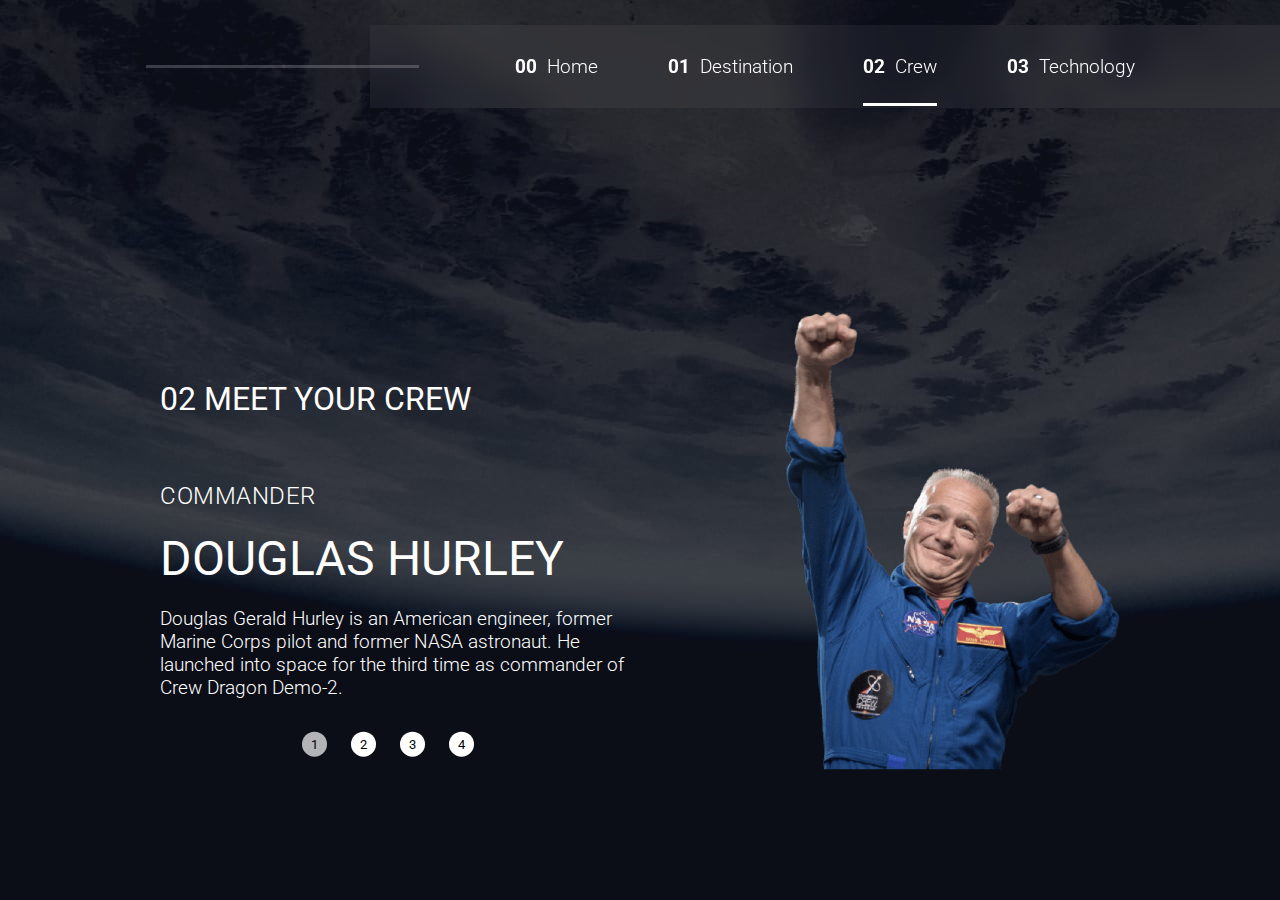
==== crew-commander.html @ d75efd56 "space tourism website" ====
<!DOCTYPE html>
<html lang="en">

<head>
  <meta charset="UTF-8">
  <meta name="viewport" content="width=device-width, initial-scale=1.0">

  <link rel="icon" type="image/png" sizes="32x32" href="./assets/favicon-32x32.png">

  <title>Frontend Mentor | Space tourism website</title>
  <!-- custom css -->
  <link rel="stylesheet" href="style.css">
  <!-- cdnjs for font-awesome -->
  <link rel="stylesheet" href="https://cdnjs.cloudflare.com/ajax/libs/font-awesome/6.4.0/css/all.min.css">
</head>

<body class="crew-body">

  <!-- 00 Home
  01 Destination
  02 Crew
  03 Technology

  02 Meet your crew

  Commander
  Douglas Hurley

  Douglas Gerald Hurley is an American engineer, former Marine Corps pilot 
  and former NASA astronaut. He launched into space for the third time as 
  commander of Crew Dragon Demo-2. -->


  <header>

    <div class="logo">
      <a href="index.html">
        <img src="../starter-code/assets/shared/logo.svg" alt="">
      </a>
    </div>
    <nav class="">
      <div class="hamburger">
        <i class="fas fa-close close"></i>
      </div>
      <ul>
        <li class=""><a href="index.html"><span>00</span> Home</a></li>
        <li class=""><a href="destination-moon.html"><span>01</span> Destination</a></li>
        <li class="active"><a href="crew-commander.html"><span>02</span> Crew</a></li>
        <li class=""><a href="technology-vehicle.html"><span>03</span> Technology</a></li>
      </ul>
    </nav>
    <i class="fas fa-bars bars"></i>
  </header>

  <section class="crew">
    <div class="container">
      <div class="crew-text">
        <h1>02 Meet your crew</h1>
        <p class="role">Commander</p>
        <h2 class="name2">Douglas Hurley</h2>
        <p class="bio">Douglas Gerald Hurley is an American engineer, former Marine Corps pilot and former NASA
          astronaut. He
          launched into space for the third time as commander of Crew Dragon Demo-2.</p>
        <div class="dots">
          <button class="dot active2" id="d1">1</button>
          <button class="dot" id="d2">2</button>
          <button class="dot" id="d3">3</button>
          <button class="dot" id="d4">4</button>
        </div>
      </div>
      <div class="crew-img">
        <img id="image2" class="shown" src="assets/crew/image-douglas-hurley.png" alt="">
      </div>
    </div>

  </section>



  <script src="crew.js"></script>
</body>

</html>
---- style.css ----
/*google fonts roboto url*/
@import url('https://fonts.googleapis.com/css2?family=Comfortaa:wght@300;400;500;600;700&family=Nunito:ital,wght@0,200;0,300;0,400;0,500;0,600;0,700;0,800;0,900;0,1000;1,200;1,300;1,400;1,500;1,600;1,700;1,800;1,900;1,1000&family=Poppins:ital,wght@0,100;0,200;0,300;0,400;0,500;0,600;0,700;0,800;0,900;1,100;1,200;1,300;1,400;1,500;1,600;1,700;1,800;1,900&family=Roboto:ital,wght@0,100;0,300;0,400;0,500;0,700;0,900;1,100;1,300;1,400;1,500;1,700;1,900&display=swap');
/* styles which applies on all page*/
*{
  margin: 0;
  padding: 0;
  box-sizing: border-box;
  text-decoration: none;list-style: none;
  font-family: 'Roboto', sans-serif;
}
/*main colors*/
:root{
  --font:#fff;
  --font-p:#ffffffb0;
  --bg:#000;
  --shadow:0 0 50px 25px rgba(223, 227, 6, 0.378);
}
body{
  width: 100%;
  height: 100vh;
}
.shown{
  animation: show-slowly 1s .1s ease-in-out forwards;
}
@keyframes show-slowly {
  0% {
    opacity: 0;
  }
  25%{
    opacity: .3;
  }
  50%{
    opacity: .5;
  }
  75%{
    opacity: .7;
  }
  100% {
    opacity: 1;
  }
}
/*home ==> for the first page */
.body-home{
  background-image: url('assets/home/background-home-desktop.jpg');
  background-size: cover;
  background-position: center;
  background-repeat: no-repeat;
  position: relative;
  width: 100vw;
}
/*header ==> for all pages*/
header{
  width: 100%;
  display: flex;
  justify-content: space-between;
  align-items: center;
  padding: 25px 0 0 0;
  position: fixed;
}
header  .logo{
  font-weight: 700;
  color: var(--font);
  cursor: pointer;
  margin-left: 7rem;
}
header .logo a{
  display: flex;
  justify-content: center;
  align-items: center;
}
header .logo a img{
  width: 90%;
}

header  nav{
  background-color: hsla(0, 0%, 100%, .05);
  backdrop-filter: blur(1rem);
  padding: 30px 50px;
  display: flex;
  justify-content: space-between;
  align-items: center;
  transition: all .3s ease;
}
header nav::before{
  content: '';
  height: 3px;
  width: 50%;
  background-color: hsla(0, 0%, 100%, .2);
  position: absolute;
  left: -27rem;
}
header  nav ul{
  display: flex;
  align-items: center;
  padding: 0 60px;
  transition: all 1s ease;
}
header  nav ul li{
  margin:0 35px;
  display: flex;
  position: relative;
}
header  nav ul li a{
  color: var(--font);
  font-size: 1.2rem;
  font-weight: 300;
  border-spacing: 1px solid red;
}
li::before  {
  position: absolute;
  top: 210%;
  content: '';
  height: 10%;
  background-color: var(--font);
  width: 100%;
  border-spacing: 20px;
  display: none;
}
li:hover::before{
  display: block;
}
li.active::before{
  display: block;
}
header  nav ul li a span{
  font-weight: 700;
  margin-right: 5px;
}
.hamburger{
  display: none;
  position: absolute;
  top: 4%;right: 12%;
  font-size: 3rem;
  color: var(--font);
  cursor: pointer;
}
header .bars{
  display: none;
  color: var(--font);
  font-size: 2rem;
  cursor: pointer;
  align-items: center;
  justify-content: center;
}
/*home section ==> first page*/
.home{
  position: absolute;
  top: 65%;right: 50%;
  transform: translate(50% , -50%);
  width: 100%;
  display: flex;
  justify-content: center;
  align-items: center;
}
.home .container{
  width: 75%;
  display: flex;
  justify-content: space-between;
  align-items: center;
}
.home .container .home__content{
  width: 50%;
  display: flex;
  flex-wrap: wrap;
}
.home .container .home__content span{
  font-size: 1.2rem;
  font-weight: 200;
  color: var(--font);
  width: 100%;
  text-transform: uppercase;
  letter-spacing: 3px;
}
.home .container .home__content h1{
  font-size: 10rem;
  font-weight: 300;
  color: var(--font);
  margin-bottom: 20px;
  width: 100%;
  text-transform: uppercase;
}
.home .container .home__content p{
  font-size: 1.1rem;
  font-weight: 100;
  color: var(--font-p);
  margin-bottom: 20px;
  letter-spacing: .8px;
  width: 100%;
}
.home .container .home__btn{
  width: 40%;
  display: flex;
  justify-content: center;
  flex-wrap: wrap;
}
.home .container .home__btn .btn{
  border: none;outline: none;
  width: 250px;
  height: 250px;
  padding: 15px 30px;
  border-radius: 50%;
  transition: all .3s ease;
  cursor: pointer;
}
.home .container .home__btn a{
  text-transform: uppercase;
  color: #041669d0;
  width: 100%;
  height: 100%;
  display: flex;
  justify-content: center;
  align-items: center;
  font-size: 1.5rem;
  font-weight: 300;
}
.home .container .home__btn .btn:hover{
  box-shadow: var(--shadow);
}
/* end home first page */

/*start of destination ==> 2nd page*/
.destination-body{
  width: 100%;
  background-image: url('assets/destination/background-destination-desktop.jpg');
  background-size: cover;
  background-position: center;
  background-repeat: no-repeat;
  height: 100vh;
}
.destination{
  position: absolute;
  top: 63%;right: 50%;
  transform: translate(50% , -50%);
  width: 100%;
  display: flex;
  justify-content: center;
  align-items: center;
}
.destination .container{
  width: 75%;
  display: flex;
  justify-content: space-between;
  align-items: center;
  padding: 0 50px;
  gap: 6rem;
}
.destination .container .img-content{
  width: 50%;
  display: flex;
  justify-content: center;
  flex-direction: column;
}
.destination .container .img-content .img{
  width: 80%;
  height: 50%;
  display: flex;
  justify-content: center;
  align-items: center;
}
.destination .container .img-content .img img{
  width: 100%;
  height: 100%;
  display: flex;
  justify-content: center;
  align-items: center;
}
.destination .container .img-content h1{
  font-size: 2rem;
  font-weight: 400;
  color: var(--font);
  margin-bottom: 30px;
  width: 100%;
  text-transform: uppercase;
  text-align: center;
}
.destination .container .content {
  width: 50%;
  display: flex;
  justify-content: center;
  flex-wrap: wrap;
  flex-direction: column;
  gap: 1rem;
}
.destination .container .content .controls{
  width: 50%;
  display: flex;
  flex-direction: row;
}
.destination .container .content .controls button{
  border: none;outline: none;
  background-color: transparent;
  color: var(--font);
  font-size: 1.2rem;
  font-weight: 300;
  margin-right: 17px;padding: 15px 0;
  cursor: pointer;
  text-transform: uppercase;
}
.destination .container .content .controls button:hover,
.destination .container .content .controls button.active{
  border-bottom: 2px solid var(--font);
}
.destination .container .content .destination-about{
  display: flex;
  justify-content: center;
  flex-wrap: wrap;
  flex-direction: column;
  gap: 1rem;
  width: 100%;
}
.destination .container .content .destination-about h2{
  font-size: 6rem;
  font-weight: 400;
  color: var(--font);
  width: 100%;
  text-transform: uppercase;
}
.destination .container .content .destination-about .p{
  font-size: 1.2rem;
  font-weight: 300;
  color: var(--font);
  letter-spacing: .5px;
  width: 110%;
  position: relative;
}
.destination .container .content .destination-about .p::before{
  content: '';
  height: 3px;
  width: 100%;
  background-color: var(--font);
  position: absolute;
  top: 120%;
}
.destination .container .content .destination-about .distance{
  display: flex;
  justify-content: space-between;
  align-items: center;
  width: 110%;
  margin-top: 25px;
}

.destination .container .content .destination-about .distance .distance-content h3{
  font-size: 1.1rem;
  font-weight: 300;
  color: var(--font);
  letter-spacing: .2px;
  width: 100%;
  text-transform: uppercase;
}
.destination .container .content .destination-about .distance .distance-content p{
  font-size: 2.3rem;
  font-weight: 400;
  color: var(--font);
  letter-spacing: .2px;
  width: 100%;
  text-transform: uppercase;
}
/* destination end for the 2nd page*/

/* crew start for the 3rd page*/
.crew-body{
  width: 100%;
  background-image: url('assets/crew/background-crew-desktop.jpg');
  background-size: cover;
  background-position: center;
  background-repeat: no-repeat;
  height: 100vh;
}
.crew,.tech{
  position: absolute;
  top: 60%;right: 50%;
  transform: translate(50% , -50%);
  width: 100%;
  display: flex;
  justify-content: center;
  align-items: center;
}
.crew .container{
  width: 75%;
  display: flex;
  justify-content: space-between;
  align-items: center;
  flex-wrap: wrap-reverse;
}
.crew .container .crew-img{
  width: 50%;
  display: flex;
  justify-content: flex-end;
}
.crew .container .crew-img img{
  width: 70%;
  display: flex;
  justify-content: center;
  align-items: center;
}
.crew .container .crew-text{
  width: 50%;
  position: relative;
}
.crew .container .crew-text h1{
  font-size: 2rem;
  font-weight: 400;
  color: var(--font);
  width: 100%;
  text-transform: uppercase;
  margin-bottom: 4rem;
}
.crew .container .crew-text .role{
  font-size: 1.5rem;
  font-weight: 300;
  color: var(--font);
  letter-spacing: .5px;
  width: 100%;
  text-transform: uppercase;
}
.crew .container .crew-text .name2{
  font-size: 3rem;
  font-weight: 400;
  color: var(--font);
  width: 100%;
  text-transform: uppercase;
  margin-top: 20px;
}
.crew .container .crew-text .bio{
  font-size: 1.2rem;
  font-weight: 300;
  color: var(--font);
  width: 100%;
  margin-top: 20px;
}
/*dots to move*/
.crew .container .crew-text .dots{
  width: 50%;
  display: flex;
  justify-content: center;
  align-items: center;
  margin-top: 20px;
  position: absolute;
  top: 100%;right: 50%;
  transform: translate(50% , 50%);
}
.crew .container .crew-text .dots .dot{
  width: 25px;
  height: 25px;
  border: none;outline: none;
  margin-right: 1.5rem;
  border-radius: 50%;
  background-color: var(--font);
  cursor: pointer;
}
.crew .container .crew-text .dots .dot:hover,
.crew .container .crew-text .dots .dot.active2{
  background-color: var(--font-p);
}

/* crew end for the 3rd page*/

/* technology start for the 4th page*/
.tech-body{
  width: 100%;
  background-image: url('assets/technology/background-technology-desktop.jpg');
  background-size: cover;
  background-position: center;
  background-repeat: no-repeat;
  height: 100vh;
}
.tech .container{
  width: 75%;
  display: flex;
  justify-content: space-between;
  align-items: center;
  flex-wrap: wrap-reverse;
  padding: 0 50px;
  gap: 4rem;
}
.tech .container .tech-content{
  width: 50%;
  display: flex; 
  gap: 2rem;
  position: relative;
}
.tech .container .tech-content .btns{
  width: 50%;

  display: flex;
  justify-content: center;
  align-items: flex-end;
  flex-direction: column;
}
.tech .container .tech-content .btns .btn{
  border: none;outline: none;
  width: 100%;
  height: 50px;
  margin-bottom: 20px;
  background-color: var(--font);
  border-radius: 50%;
  font-size: 1.2rem;
  font-weight: 300;
  color: #000;
  text-transform: uppercase;
  cursor: pointer;
  transition: .3s;
}
.tech .container .tech-content .btns .btn:hover{
  background-color: var(--font-p);
}
.tech .container .tech-content .btns .btn.active3{
  background-color: var(--font-p);
}



.tech .container .tech-content .content-container h1{
  font-size: 2rem;
  font-weight: 400;
  color: var(--font);
  width: 100%;
  text-transform: uppercase;
  margin-bottom: 5rem;
}
.tech .container .tech-content .content-container h2{
  font-size: 3rem;
  font-weight: 400;
  color: var(--font);
  width: 100%;
  text-transform: uppercase;
  margin-bottom: 1.3rem;
}
.tech .container .tech-content .content-container h3{
  font-size: 1.5rem;
  font-weight: 300;
  color: var(--font);
  width: 100%;
  text-transform: uppercase;
  margin-bottom: 2rem;
}
.tech .container .tech-content .content-container p{
  font-size: 1.2rem;
  font-weight: 300;
  color: var(--font);
  width: 95%;
  margin-bottom: 2rem;
}



.tech .container .tech-img{
  width: 40%;
  height: 60vh;
  display: flex;
  justify-content: flex-end;
  align-items: center;
}
.tech .container .tech-img img{
  width: 90%;
  height: 100%;
}

/* technology end for the 4th page*/

/*media query*/

@media (max-width: 90em) {
  header nav::before{
    width: 30%;
    left: -14rem;
  }
  .home .container{
    width: 75%;
    display: flex;
    justify-content: space-between;
    align-items: center;
    padding: 0 50px;
    gap: 20rem;
  }
}
@media (max-width: 70em) {
  section{
    height: 88vh;
  }
  /* home start for the 1st page*/
  .body-home{
    background-image: url('assets/home/background-home-tablet.jpg');
    background-size: cover;
    background-position: center;
    background-repeat: no-repeat;
    width: 100vw;
    height: 100vh;
  }
  header{
    z-index: 1000;
  }
  header  .logo{
    margin: 0 60px;
  }
  nav { 
position: fixed;
inset: 0 0 0 100%;
justify-content: center;
align-items: center;
padding: min (30vh, 10rem) 2em;
z-index: 1000;
}
nav.active{
  inset: 0 0 0 30%;
}
nav ul {
  flex-direction: column;
  gap: 5em;
  display: flex;
  }
  nav ul li{
    margin: 20px 0;
    display: flex;
    justify-content: flex-start;
  }
  nav ul li a{
    display: inline-block;
    
  }
  .hamburger{
    display: block;
    right: 7%;top: 3%;
  }
  header .bars{
    display: flex;
    margin-right: 60px;
  }
  header nav::before{
    display: none;
  }
  
    .home{
      top: 56%;
    }
  .home .container{
    width: 95%;
    display: flex;
    flex-wrap: wrap;
    gap: 2rem;
  }
  .home .container .home__content{
    text-align: center;
    width: 100%;
  }
  .home .container .home__content span{
    font-size: 1.5rem;
  }
  .home .container .home__content h1{
    font-size: 8rem;
    width: 100%;
  }
  .home .container .home__content p{
    font-size: 1.2rem;
  }
  .home .container .home__btn{
    width: 100%;
    display: flex;
    justify-content: center;
  }
  .home .container .home__btn .btn{
    width: 220px;
    height: 220px;
  }
  .home .container .home__btn a{
    font-size: 1rem;
  }
/* home end for the 1st page*/

/* destination start for the 2nd page*/
.destination-body{
  width: 100%;
  background-image: url('assets/destination/background-destination-tablet.jpg');
  background-size: cover;
  background-position: center;
  background-repeat: no-repeat;
  height: 100vh;
}
.destination{
  top: 56%;
}
.destination .container{
  flex-wrap: wrap;
  width: 90%;
  padding: 0 20px;
  gap:1rem;
}
.destination .container .img-content{
  width: 100%;
  display: flex;
  justify-content: center;
  align-items: center;
}
.destination .container .img-content .img{
  width: 50%;
  height: 50%;
}
.destination .container .img-content .img img{
  width: 100%;
  
}
.destination .container .img-content h1{
  font-size: 2rem;
  margin-bottom: 20px;
}
.destination .container .content {
  width: 100%;
  gap: .6rem;
}
.destination .container .content .controls button{
  font-size: 1.1rem;
  font-weight: 300;
  margin-right: 20px;

}
.destination .container .content .destination-about{
  gap: .9rem;
  width: 80%;
}
.destination .container .content .destination-about h2{
  font-size: 3rem;
}
.destination .container .content .destination-about .p{
  font-size: 1.2rem;
  width: 100%;
  display: flex;
  justify-content: center;
}
.destination .container .content .destination-about .distance{
  margin-top: 15px;
}

.destination .container .content .destination-about .distance .distance-content h3{
  font-size: 1rem;
  font-weight: 300;
  color: var(--font);
  width: 100%;
  text-transform: uppercase;
}
.destination .container .content .destination-about .distance .distance-content p{
  font-size: 2rem;
  letter-spacing: .1px;
}
/* destination end for the 2nd page*/

/* crew start for the 3rd page*/
.crew-body{
  width: 100%;
  background-image: url('assets/crew/background-crew-tablet.jpg');
  background-size: cover;
  background-position: center;
  background-repeat: no-repeat;
  height: 100vh;
  align-items: center;
}
.crew, .tech{
  top: 55%;
}
.crew .container{
  width: 90%;
  gap: 1rem;
  align-items: center;
}
.crew .container .crew-img{
  width: 90%;
  display: flex;
  justify-content: center;
  align-items: center;
}
.crew .container .crew-img img{
  width: 50%;
  background-size: cover;
}
.crew .container .crew-text{
  width: 100%;
}
.crew .container .crew-text h1{
  font-size: 1.5rem;
  margin-bottom: 2rem;
}
.crew .container .crew-text .role{
  font-size: 1.4rem;
}
.crew .container .crew-text .name2{
  font-size: 2rem;
  font-weight: 400;
  color: var(--font);
  width: 100%;
  text-transform: uppercase;
  
}
.crew .container .crew-text .bio{
  font-size: 1rem;
}
/*dots to move*/
.crew .container .crew-text .dots{
  width: 80%;
  display: flex;
  justify-content: center;
  align-items: center;
  margin-top: 20px;
  position: absolute;
  top: 100%;right: 50%;
  transform: translate(50% , 50%);
}
.crew .container .crew-text .dots .dot{
  width: 20px;
  height: 20px;
}
/* crew end for the 3rd page*/

/* technology start for the 4th page*/
.tech-body{
  width: 100%;
  background-image: url('assets/technology/background-technology-tablet.jpg');
  background-size: cover;
  background-position: center;
  background-repeat: no-repeat;
  height: 100vh;
}
.tech .container{
  width: 90%;
  justify-content: center;
  gap: 2.5rem;
}
.tech .container .tech-content{
  width: 100%; 
  gap: 1.9rem;
}
.tech .container .tech-content .btns .btn{
  width: 70%;
  height: 50px;
  font-size: 1.2rem;
}



.tech .container .tech-content .content-container h1{
  font-size: 1.8rem;
  width: 100%;
  margin-bottom: 2rem;
}
.tech .container .tech-content .content-container h2{
  font-size: 2.7rem;
  font-weight: 400;
  color: var(--font);
  width: 100%;
  text-transform: uppercase;
  margin-bottom: .7rem;
}
.tech .container .tech-content .content-container h3{
  font-size: 1.2rem;
  margin-bottom: 1rem;
}
.tech .container .tech-content .content-container p{
  font-size: 1.1rem;
  width: 95%;
  margin-bottom: .6rem;
}



.tech .container .tech-img{
  width: 60%;
  height: 44vh;
  justify-content: flex-start;
}
.tech .container .tech-img img{
  width: 100%;
  
}
/* technology end for the 4th page*/
}
















@media (max-width: 35em) {
  section{
    height: 90vh;
  }
  /* home start for the 1st page*/
  .body-home{
    background-image: url('../starter-code/assets/home/background-home-mobile.jpg');
    background-size: cover;
    background-position: center;
    background-repeat: no-repeat;
    width: 100vw;
    height: 100vh;
  }
  
  header  .logo{
    margin: 0 40px;
    font-size: 3rem;
    font-weight: 700;
    color: var(--font);
    cursor: pointer;
  }
  nav { 
position: fixed;
inset: 0 0 0 100%;
padding: min (30vh, 10rem) 2em;
z-index: 1000;
}
nav.active{
  inset: 0 0 0 0;
}
nav ul {
  flex-direction: column;
  gap: 4em;
  }
  nav ul li{
    margin: 20px 0;
    display: flex;
    justify-content: flex-start;
    align-items: center;
  }
  nav ul li a{
    display: inline-block;
  }
  header  nav ul li  span{
    font-weight: 300;
  }
  .hamburger{
    display: block;
    right: 3.9%;
  }
  header .bars{
    display: flex;
    margin-right: 29px;
  }
  header nav::before{
    display: none;
  }
  section{
    top: 40%;
  }
  
  .home{
    top: 55%;
  }
  .home .container{
    width: 100%;
    display: flex;
    justify-content: center;
    align-items: center;
  }
  .home .container .home__content{
    text-align: center;
    width: 100%;
  }
  .home .container .home__content span{
    font-size: .7rem;
  }
  .home .container .home__content h1{
    font-size: 4rem;
    text-align: center;
    width: 100%;
  }
  .home .container .home__content p{
    font-size: 1rem;
    width: 100%;
  }
  .home .container .home__btn{
    width: 100%;
    display: flex;
    justify-content: center;
  }
  .home .container .home__btn .btn{
    width: 180px;
    height: 180px;
  }
  .home .container .home__btn a{
    font-size: 1rem;
  }
/* home end for the 1st page*/
/* destination start for the 2nd page*/
.destination-body{
  width: 100%;
  background-image: url('../starter-code/assets/destination/background-destination-mobile.jpg');
  background-size: cover;
  background-position: center;
  background-repeat: no-repeat;
  height: 100vh;
}
.destination{
  width: 100%;
  top: 55%;
}
.destination .container{
  flex-wrap: wrap;
  width: 100%;
  padding: 0 30px;
  gap: .2rem;
  
}
.destination .container .img-content{
  width: 100%;
}
.destination .container .img-content .img{
  width: 100%;
  height: 40%;
  display: flex;
  justify-content: center;
}
.destination .container .img-content .img img{
  width: 80%;
  
}
.destination .container .img-content h1{
  font-size: .9rem;
  margin-bottom: 20px;
}
.destination .container .content {
  width: 100%;
  gap: 1rem;
}
.destination .container .content .controls button{
  font-size: 1rem;
  margin-right: 15px;
}
.destination .container .content .destination-about{
  gap: .6rem;
  width: 100%;
}
.destination .container .content .destination-about h2{
  font-size: 2.5rem;
}
.destination .container .content .destination-about .p{
  font-size: .9rem;
  letter-spacing: .2px;
  width: 100%;
}
.destination .container .content .destination-about .distance{
  margin-top: 25px;
  width: 100%;
}

.destination .container .content .destination-about .distance .distance-content h3{
  font-size: .8rem;
  width: 100%;
}
.destination .container .content .destination-about .distance .distance-content p{
  font-size: 1.5rem;
  letter-spacing: .05px;
}
/* destination end for the 2nd page*/
/* crew start for the 3rd page*/
.crew-body{
  width: 100%;
  background-image: url('../starter-code/assets/crew/background-crew-mobile.jpg');
  background-size: cover;
  background-position: center;
  background-repeat: no-repeat;
  height: 100vh;
}
.crew{
  top: 50%;
}
.crew .container{
  width: 90%;
  gap: 3rem;
  align-items: center;
}
.crew .container .crew-img{
  width: 100%;
  display: flex;
  justify-content: center;
  align-items: center;
}
.crew .container .crew-img img{
  width: 60%;
  background-size: cover;
}
.crew .container .crew-text{
  width: 100%;
  text-align: center;
}
.crew .container .crew-text h1{
  font-size: 1.5rem;
  margin-bottom: 1rem;
}
.crew .container .crew-text .role{
  font-size: 1.3rem;
}
.crew .container .crew-text .name2{
  font-size: 1.2rem;
  font-weight: 400;
  color: var(--font);
  width: 100%;
  text-transform: uppercase;
  
}
.crew .container .crew-text .bio{
  font-size: 1rem;
}
/*dots to move*/
.crew .container .crew-text .dots{
  width: 80%;
  display: flex;
  justify-content: center;
  align-items: center;
  margin-top: 20px;
  position: absolute;
  top: 100%;right: 50%;
  transform: translate(50% , 50%);
}
.crew .container .crew-text .dots .dot{
  width: 20px;
  height: 20px;
}


/* crew end for the 3rd page*/
/* technology start for the 4th page*/
.tech-body{
  width: 100%;
  background-image: url('../starter-code/assets/technology/background-technology-mobile.jpg');
  background-size: cover;
  background-position: center;
  background-repeat: no-repeat;
  height: 100vh;
}
.tech{
  top: 55%;
}
.tech .container{
  width: 100%;
  justify-content: center;
  gap: 2.5rem;
}
.tech .container .tech-content{
  width: 100%; 
  gap: 1rem;
}
.tech .container .tech-content .btns .btn{
  width: 100%;
  height: 45px;
  font-size: 2rem;
}



.tech .container .tech-content .content-container h1{
  font-size: 1.1rem;
  width: 100%;
  margin-bottom: 2rem;
}
.tech .container .tech-content .content-container h2{
  font-size: 1.4rem;
  font-weight: 400;
  width: 100%;
  margin-bottom: .7rem;
}
.tech .container .tech-content .content-container h3{
  font-size: 1.1rem;
  margin-bottom: 1rem;
}
.tech .container .tech-content .content-container p{
  font-size: .8rem;
  width: 100%;
  
}

.tech .container .tech-img{
  width: 70%;
  height: 30vh;
  justify-content: flex-start;
}
.tech .container .tech-img img{
  width: 100%;
  
}
/* technology end for the 4th page*/
}
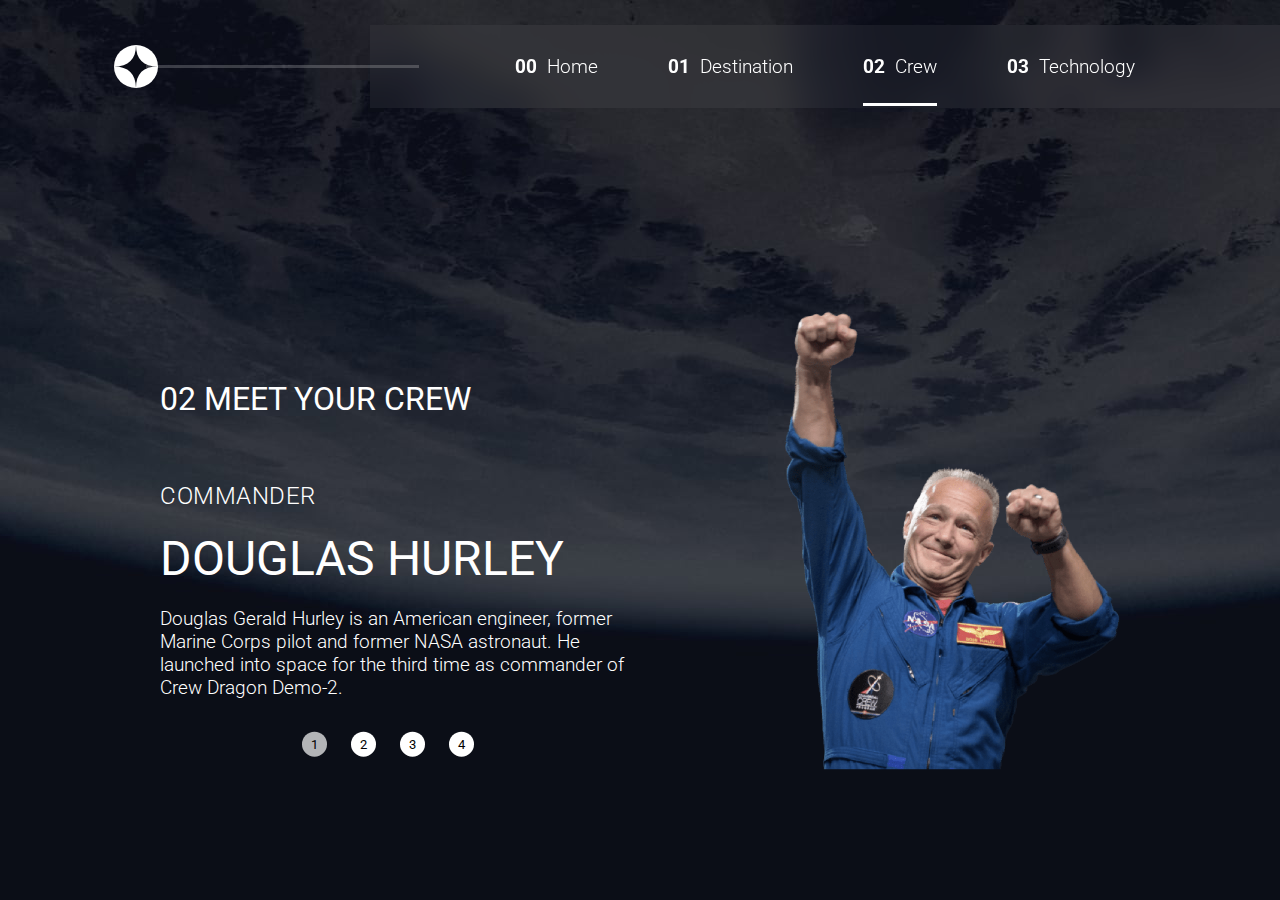
==== commit 8ae75ea3: "Update crew-commander.html" ====
--- a/crew-commander.html
+++ b/crew-commander.html
@@ -35,7 +35,7 @@
 
     <div class="logo">
       <a href="index.html">
-        <img src="../starter-code/assets/shared/logo.svg" alt="">
+        <img src="assets/shared/logo.svg" alt="">
       </a>
     </div>
     <nav class="">
@@ -80,4 +80,4 @@
   <script src="crew.js"></script>
 </body>
 
-</html>+</html>
